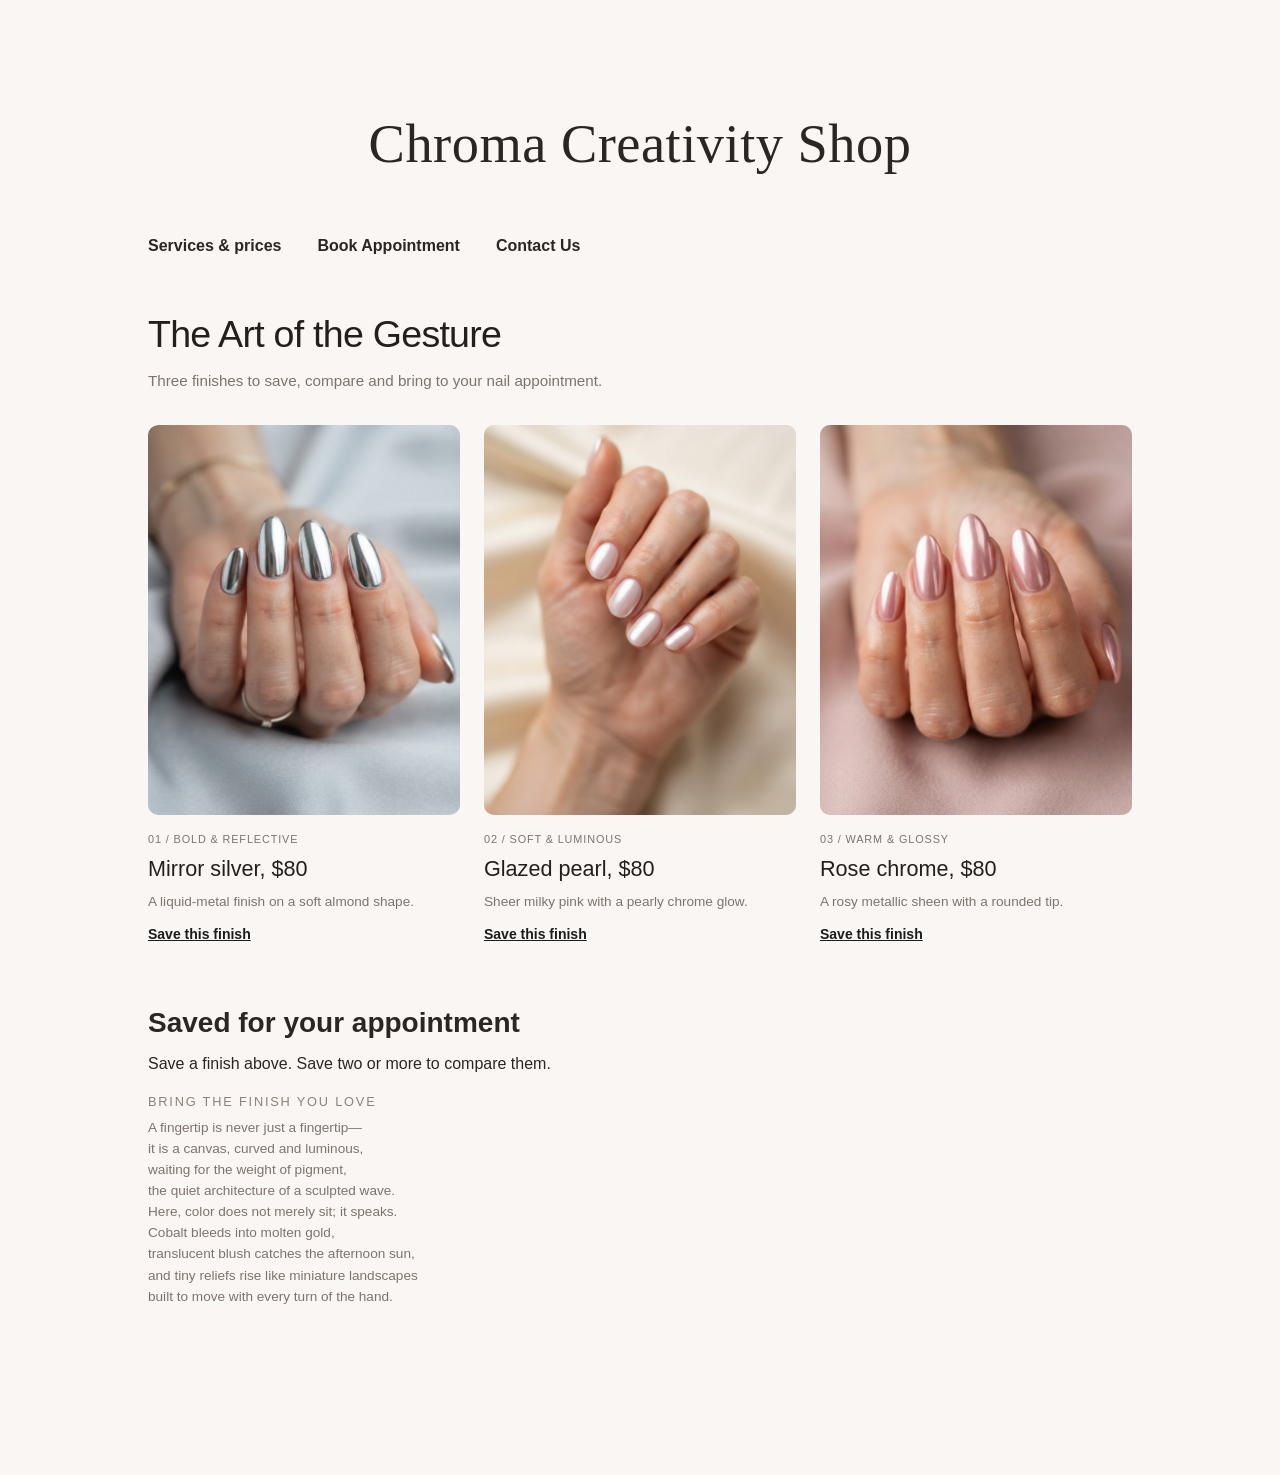
==== index.html @ d3195ec7 "Publish the Chroma Creativity Shop site." ====
<!DOCTYPE html>
<html lang="en">
<head>
  <meta charset="UTF-8">
  <meta name="viewport" content="width=device-width, initial-scale=1.0">
  <title>Chroma Creativity Shop</title>
  <link rel="stylesheet" href="css/style.css">
</head>
<body>
  <div class="pagecontainer">
    <!-- Brand Header -->
    <header class="brand-header">
      <div class="brand-title">Chroma Creativity Shop</div>
    </header>

    <!-- Navigation -->
    <nav class="nav" aria-label="Main">
      <a href="index.html">Services &amp; prices</a>
      <a href="book.html">Book Appointment</a>
      <a href="contact.html">Contact Us</a>
    </nav>

    <!-- Hero Heading -->
    <section class="hero">
      <h1>The Art of the Gesture</h1>
      <p>Three finishes to save, compare and bring to your nail appointment.</p>
    </section>

    <!-- Nail Finishes Grid -->
    <main>
    <section class="gallery-grid" id="Cards">
      <div class="cards">
      <article class="card">
        <img class="card-image" src="images/mirror silver.png" alt="Mirror silver nail finish">
        <p class="card-tag">01 / BOLD &amp; REFLECTIVE</p>
        <h2 class="card-title">Mirror silver, $80</h2>
        <p class="card-desc">A liquid-metal finish on a soft almond shape.</p>
        <button type="button" class="save" data-id="silver" data-name="Mirror silver" data-price="80">
          Save this finish
        </button>
      </article>

      <article class="card">
        <img class="card-image" src="images/glazed pearl.png" alt="Glazed pearl nail finish">
        <p class="card-tag">02 / SOFT &amp; LUMINOUS</p>
        <h2 class="card-title">Glazed pearl, $80</h2>
        <p class="card-desc">Sheer milky pink with a pearly chrome glow.</p>
        <button type="button" class="save" data-id="pearl" data-name="Glazed pearl" data-price="80">
          Save this finish
        </button>
      </article>
      
      <article class="card">
        <img class="card-image" src="images/rose chrome.png" alt="Rose chrome nail finish">
        <p class="card-tag">03 / WARM &amp; GLOSSY</p>
        <h2 class="card-title">Rose chrome, $80 </h2>
        <p class="card-desc">A rosy metallic sheen with a rounded tip.</p>
        <button type="button" class="save" data-id="rose" data-name="Rose chrome" data-price="80">
         Save this finish
        </button>
      </article>
      </div>
    </section>

  <!-- Javascript Save Action-->
  <section class="saved" aria-labelledby="saved-title">
    <h2 id="saved-title">Saved for your appointment</h2>
    <p id="saved-message">Save a finish above. Save two or more to compare them.</p>
    <ul id="saved-list"></ul>
    <button type="button" id="clear-saved" hidden>Clear saved finishes</button>
  </section>

    <!-- Poem Footer Block -->
    <section class="poem-section">
      <div class="poem-label">BRING THE FINISH YOU LOVE</div>
      <p class="poem-text">
        A fingertip is never just a fingertip—<br>
        it is a canvas, curved and luminous,<br>
        waiting for the weight of pigment,<br>
        the quiet architecture of a sculpted wave.<br>
        Here, color does not merely sit; it speaks.<br>
        Cobalt bleeds into molten gold,<br>
        translucent blush catches the afternoon sun,<br>
        and tiny reliefs rise like miniature landscapes<br>
        built to move with every turn of the hand.
      </p>
    </section>
    </main>
  </div>

  <script src="js/script.js"></script>
</body>
</html>
---- css/style.css ----
/* Shared colors. --ink is the dark text color. --card-line outlines a saved card. */
:root {
  --ink: #1c1c1c;
  --card-line: #1c1c1c;
}

/* Page basics. Used by index.html, book.html, and contact.html. */
* {
  box-sizing: border-box;
  margin: 0;
  padding: 0;
}

body {
  background-color: #faf6f3;
  color: #2b2623;
  font-family: "Inter", -apple-system, BlinkMacSystemFont, sans-serif;
  line-height: 1.5;
  padding: 48px 24px 80px;
}

.pagecontainer {
  max-width: 1080px;
  margin: 0 auto;
  padding: 56px 48px 88px;
}

/* Shop name */
.brand-header {
  text-align: center;
  margin-bottom: 48px;
}

.brand-title {
  font-family: "Sacramento", cursive;
  font-size: 3.4rem;
  font-weight: 400;
  color: #2b2623;
  letter-spacing: 0.5px;
}

/* Links at the top of every page */
nav {
  display: flex;
  gap: 36px;
  margin-bottom: 48px;
}

nav a {
  text-decoration: none;
  color: #2b2623;
  font-size: 1rem;
  font-weight: 600;
  transition: opacity 0.2s ease;
}

nav a:hover {
  opacity: 0.6;
  text-decoration: underline;
}

/* Title under the navigation. Each page has one .hero. */
.hero {
  margin-bottom: 32px;
}

.hero h1 {
  font-size: 2.35rem;
  font-weight: 400;
  letter-spacing: -0.02em;
  margin-bottom: 8px;
  color: #231f1d;
}

.hero p {
  font-size: 0.95rem;
  color: #7d746e;
}

/* Home page: three finish cards in a row */
.cards {
  display: grid;
  grid-template-columns: repeat(3, 1fr);
  gap: 24px;
  margin-bottom: 48px;
}

.card-image {
  width: 100%;
  aspect-ratio: 4 / 5;
  object-fit: cover;
  border-radius: 10px;
  display: block;
  margin-bottom: 16px;
  background-color: #e6dfd9;
}

.card-tag {
  font-size: 0.68rem;
  letter-spacing: 0.08em;
  text-transform: uppercase;
  color: #7d746e;
  margin-bottom: 6px;
}

.card-title {
  font-size: 1.35rem;
  font-weight: 400;
  color: #231f1d;
  margin-bottom: 6px;
}

.card-desc {
  font-size: 0.85rem;
  color: #7d746e;
}

/* Home page: Save button and the saved list below the cards */
.save {
  margin-top: 14px;
  padding: 0;
  border: 0;
  background: none;
  color: var(--ink);
  font-family: "Outfit", "Segoe UI", sans-serif;
  font-size: 14px;
  font-weight: 600;
  text-decoration: underline;
  cursor: pointer;
}

.save[aria-pressed="true"] {
  text-decoration: none;
}

.card.is-saved .card-image {
  outline: 2px solid var(--card-line);
  outline-offset: 3px;
}

.saved {
  margin-top: 56px;
  max-width: 640px;
}

.saved h2 {
  margin: 0 0 8px;
  font-size: 28px;
}

#saved-list {
  margin: 16px 0 0;
  padding: 0;
  list-style: none;
}

#saved-list li {
  display: flex;
  justify-content: space-between;
  gap: 16px;
  padding: 10px 0;
  border-top: 1px solid rgba(28, 28, 28, 0.12);
  font-family: "Outfit", "Segoe UI", sans-serif;
}

#saved-list button,
#clear-saved {
  border: 1px solid var(--ink);
  background: transparent;
  color: var(--ink);
  font-family: "Outfit", "Segoe UI", sans-serif;
  font-size: 14px;
  padding: 6px 12px;
  cursor: pointer;
}

#clear-saved {
  margin-top: 16px;
}

/* Home page: short note under the saved list */
.poem-section {
  max-width: 340px;
}

.poem-label {
  font-size: 0.8rem;
  letter-spacing: 0.14em;
  text-transform: uppercase;
  color: #8c827b;
  margin: 16px 0 6px;
}

.poem-text {
  font-size: 0.85rem;
  line-height: 1.55;
  color: #7d746e;
}

/* Booking page: the name and date form */
.panel {
  margin-top: 56px;
  max-width: 640px;
}

form {
  display: grid;
  gap: 14px;
  margin-top: 18px;
  max-width: 360px;
}

label {
  display: grid;
  gap: 6px;
  font-family: "Outfit", "Segoe UI", sans-serif;
  font-size: 14px;
  font-weight: 600;
}

input {
  padding: 10px 12px;
  border: 1px solid rgba(28, 28, 28, 0.25);
  border-radius: 8px;
  background: #fff;
  font: inherit;
  font-weight: 400;
}

form button {
  border: 1px solid var(--ink);
  background: transparent;
  color: var(--ink);
  font-family: "Outfit", "Segoe UI", sans-serif;
  font-size: 14px;
  padding: 6px 12px;
  cursor: pointer;
}

.form-message {
  min-height: 1.4em;
  font-family: "Outfit", "Segoe UI", sans-serif;
}

/* Dark outline when a link, button, or field is reached with the keyboard */
a:focus-visible,
button:focus-visible,
input:focus-visible {
  outline: 2px solid var(--ink);
  outline-offset: 3px;
}

/* Narrow screens: stack the navigation and the three cards */
@media (max-width: 768px) {
  .brand-title {
    font-size: 2.6rem;
  }

  nav {
    gap: 20px;
    flex-wrap: wrap;
  }

  .hero h1 {
    font-size: 1.9rem;
  }

  .cards {
    grid-template-columns: 1fr;
    gap: 36px;
  }
}
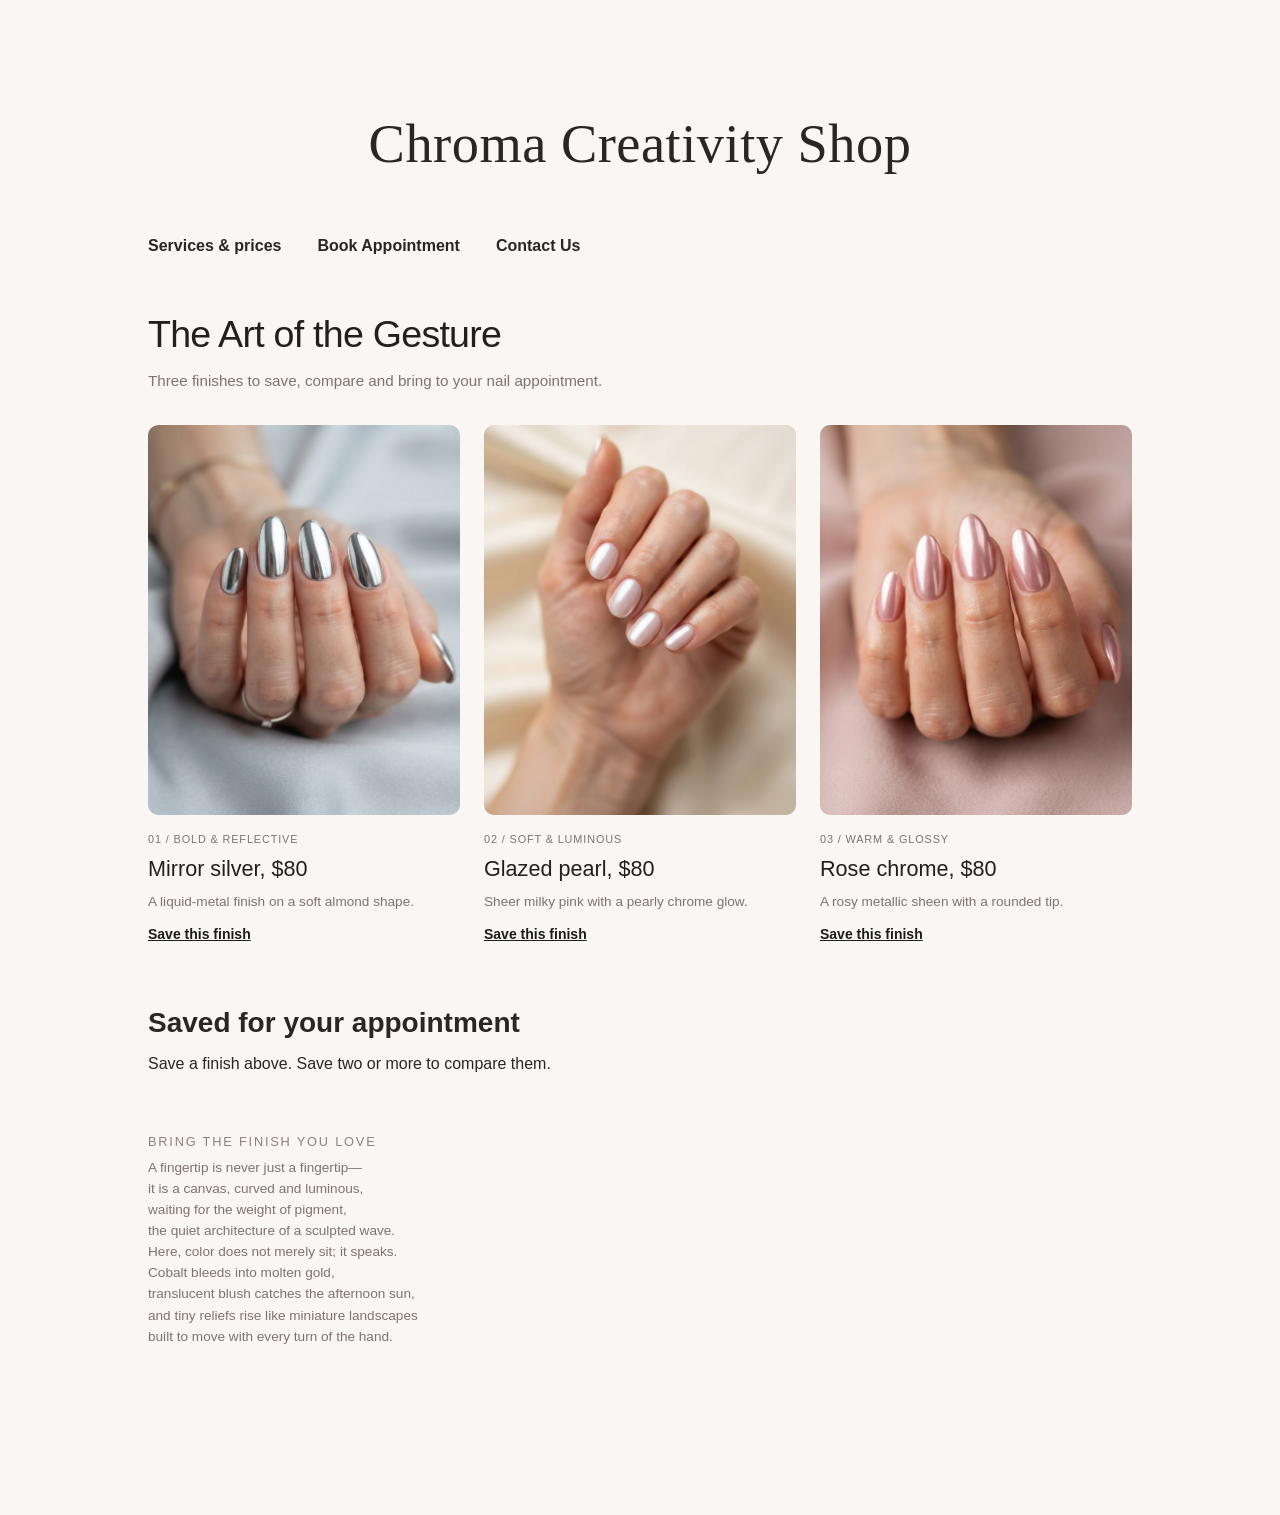
==== commit c868d9c0: "Add files via upload" ====
--- a/index.html
+++ b/index.html
@@ -69,7 +69,7 @@
     <ul id="saved-list"></ul>
     <button type="button" id="clear-saved" hidden>Clear saved finishes</button>
   </section>
-
+  <br>
     <!-- Poem Footer Block -->
     <section class="poem-section">
       <div class="poem-label">BRING THE FINISH YOU LOVE</div>
